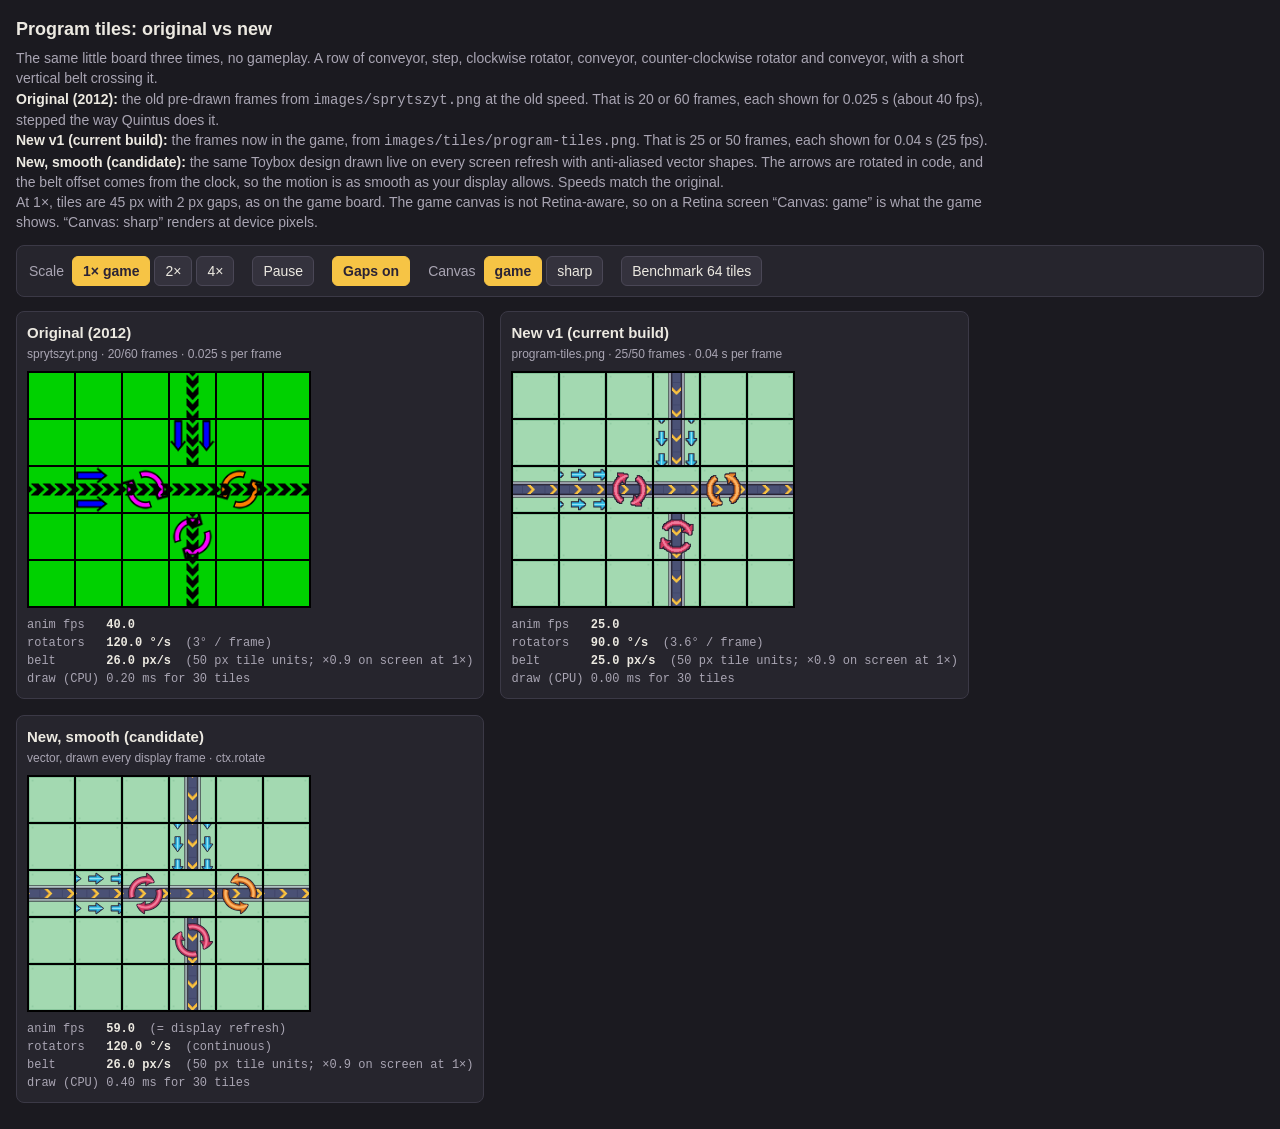
==== demo/tiles.html @ 01a82561 "Tile demo page: original vs new v1 vs smooth candidate, animated side by side (tg-vy4.11) Co-Authore" ====
<!doctype html>
<html lang="en">
<head>
<meta charset="utf-8">
<meta name="viewport" content="width=device-width, initial-scale=1">
<title>Program tiles demo</title>
<link rel="icon" href="data:,">
<style>
  :root {
    --bg: #1b1a20;
    --panel: #26252d;
    --text: #ece9e1;
    --muted: #a9a5b3;
    --accent: #f6c445;
    --line: #3b3946;
  }
  * { box-sizing: border-box; }
  body {
    margin: 0;
    padding: 16px;
    background: var(--bg);
    color: var(--text);
    font: 14px/1.45 -apple-system, BlinkMacSystemFont, "Segoe UI", Helvetica, Arial, sans-serif;
  }
  h1 { font-size: 18px; margin: 0 0 6px; }
  .note { max-width: 980px; color: var(--muted); margin: 0 0 12px; }
  .note b { color: var(--text); font-weight: 600; }
  .controls {
    display: flex; flex-wrap: wrap; gap: 8px 18px; align-items: center;
    padding: 10px 12px; margin-bottom: 14px;
    background: var(--panel); border: 1px solid var(--line); border-radius: 8px;
  }
  .group { display: flex; gap: 4px; align-items: center; }
  .group > span { color: var(--muted); margin-right: 4px; }
  button {
    font: inherit; color: var(--text); background: #34323d;
    border: 1px solid #4a4756; border-radius: 6px; padding: 4px 10px; cursor: pointer;
  }
  button:hover { background: #3e3b48; }
  button[aria-pressed="true"] { background: var(--accent); color: #2a2335; border-color: var(--accent); font-weight: 600; }
  .columns { display: flex; flex-wrap: wrap; gap: 16px; align-items: flex-start; }
  .col {
    background: var(--panel); border: 1px solid var(--line); border-radius: 8px;
    padding: 10px; max-width: 100%;
  }
  .col h2 { font-size: 15px; margin: 0 0 2px; }
  .col .sub { color: var(--muted); font-size: 12px; margin-bottom: 8px; }
  .canvas-wrap { overflow: auto; max-width: 100%; }
  canvas { display: block; background: #000; }
  .readout {
    margin-top: 8px; font: 12px/1.5 ui-monospace, SFMono-Regular, Menlo, monospace; color: var(--muted);
    white-space: pre;
  }
  .readout b { color: var(--text); font-weight: 600; }
  #bench-out { font: 12px/1.5 ui-monospace, SFMono-Regular, Menlo, monospace; color: var(--muted); white-space: pre-wrap; }
</style>
</head>
<body>
<h1>Program tiles: original vs new</h1>
<p class="note">
  The same little board three times, no gameplay. A row of conveyor, step, clockwise rotator, conveyor, counter-clockwise rotator and conveyor, with a short vertical belt crossing it.<br>
  <b>Original (2012):</b> the old pre-drawn frames from <code>images/sprytszyt.png</code> at the old speed. That is 20 or 60 frames, each shown for 0.025 s (about 40 fps), stepped the way Quintus does it.<br>
  <b>New v1 (current build):</b> the frames now in the game, from <code>images/tiles/program-tiles.png</code>. That is 25 or 50 frames, each shown for 0.04 s (25 fps).<br>
  <b>New, smooth (candidate):</b> the same Toybox design drawn live on every screen refresh with anti-aliased vector shapes. The arrows are rotated in code, and the belt offset comes from the clock, so the motion is as smooth as your display allows. Speeds match the original.<br>
  At 1×, tiles are 45 px with 2 px gaps, as on the game board. The game canvas is not Retina-aware, so on a Retina screen “Canvas: game” is what the game shows. “Canvas: sharp” renders at device pixels.
</p>

<div class="controls">
  <div class="group" id="scale-group"><span>Scale</span>
    <button data-scale="1" aria-pressed="true">1× game</button>
    <button data-scale="2">2×</button>
    <button data-scale="4">4×</button>
  </div>
  <div class="group"><button id="play">Pause</button></div>
  <div class="group"><button id="gaps" aria-pressed="true">Gaps on</button></div>
  <div class="group" id="res-group"><span>Canvas</span>
    <button data-res="game" aria-pressed="true">game</button>
    <button data-res="sharp">sharp</button>
  </div>
  <div class="group"><button id="bench">Benchmark 64 tiles</button></div>
</div>

<div class="columns">
  <div class="col">
    <h2>Original (2012)</h2>
    <div class="sub">sprytszyt.png · 20/60 frames · 0.025 s per frame</div>
    <div class="canvas-wrap"><canvas id="c-orig"></canvas></div>
    <div class="readout" id="r-orig">…</div>
  </div>
  <div class="col">
    <h2>New v1 (current build)</h2>
    <div class="sub">program-tiles.png · 25/50 frames · 0.04 s per frame</div>
    <div class="canvas-wrap"><canvas id="c-v1"></canvas></div>
    <div class="readout" id="r-v1">…</div>
  </div>
  <div class="col">
    <h2>New, smooth (candidate)</h2>
    <div class="sub">vector, drawn every display frame · ctx.rotate</div>
    <div class="canvas-wrap"><canvas id="c-smooth"></canvas></div>
    <div class="readout" id="r-smooth">…</div>
  </div>
</div>
<p id="bench-out"></p>

<script src="tiles.js"></script>
</body>
</html>
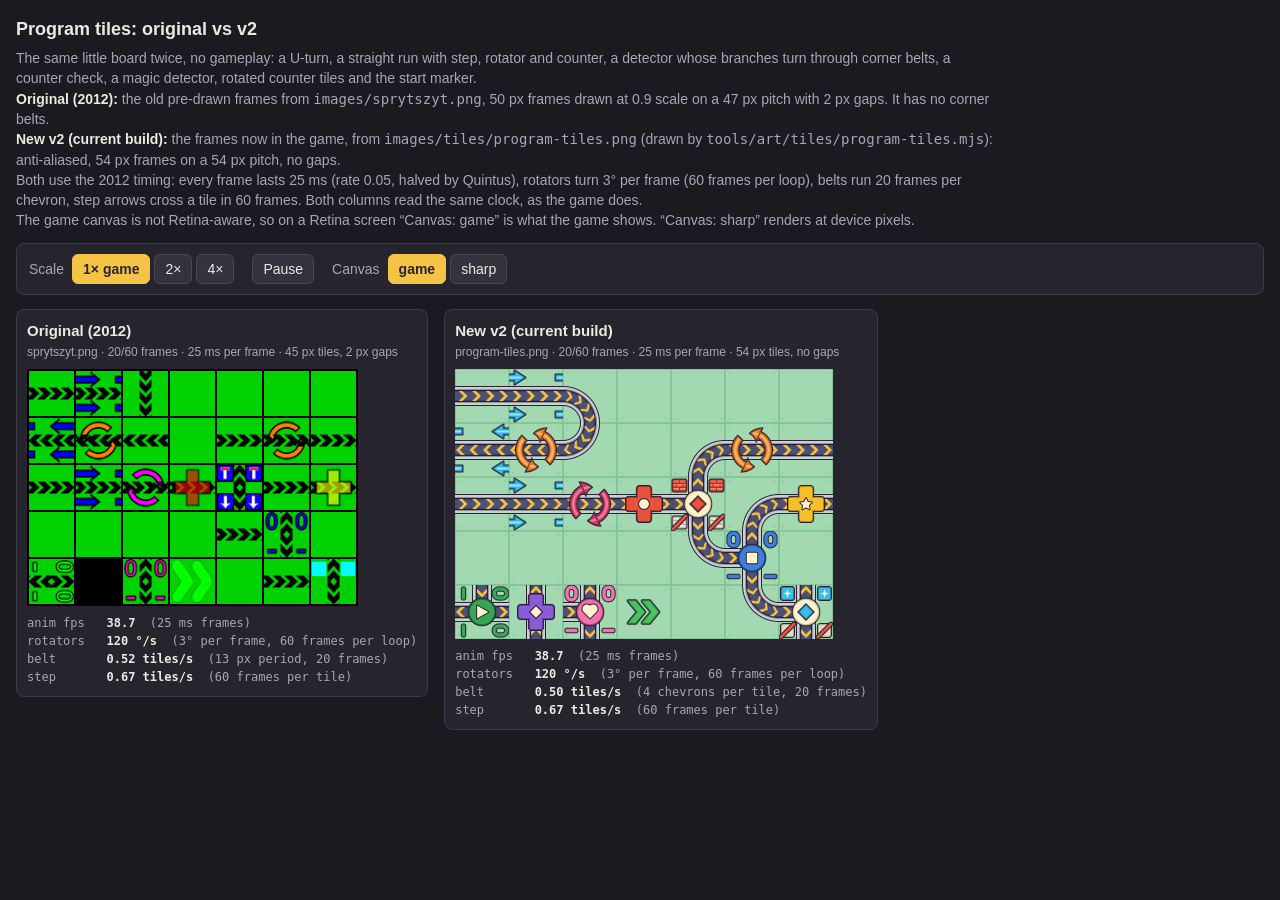
==== commit e092016d: "Program tiles v2: anti-aliased tiles at 2012 timings, counters, detectors, belt corners (tg-vy4.15) " ====
--- a/demo/tiles.html
+++ b/demo/tiles.html
@@ -52,17 +52,16 @@
     white-space: pre;
   }
   .readout b { color: var(--text); font-weight: 600; }
-  #bench-out { font: 12px/1.5 ui-monospace, SFMono-Regular, Menlo, monospace; color: var(--muted); white-space: pre-wrap; }
 </style>
 </head>
 <body>
-<h1>Program tiles: original vs new</h1>
+<h1>Program tiles: original vs v2</h1>
 <p class="note">
-  The same little board three times, no gameplay. A row of conveyor, step, clockwise rotator, conveyor, counter-clockwise rotator and conveyor, with a short vertical belt crossing it.<br>
-  <b>Original (2012):</b> the old pre-drawn frames from <code>images/sprytszyt.png</code> at the old speed. That is 20 or 60 frames, each shown for 0.025 s (about 40 fps), stepped the way Quintus does it.<br>
-  <b>New v1 (current build):</b> the frames now in the game, from <code>images/tiles/program-tiles.png</code>. That is 25 or 50 frames, each shown for 0.04 s (25 fps).<br>
-  <b>New, smooth (candidate):</b> the same Toybox design drawn live on every screen refresh with anti-aliased vector shapes. The arrows are rotated in code, and the belt offset comes from the clock, so the motion is as smooth as your display allows. Speeds match the original.<br>
-  At 1×, tiles are 45 px with 2 px gaps, as on the game board. The game canvas is not Retina-aware, so on a Retina screen “Canvas: game” is what the game shows. “Canvas: sharp” renders at device pixels.
+  The same little board twice, no gameplay: a U-turn, a straight run with step, rotator and counter, a detector whose branches turn through corner belts, a counter check, a magic detector, rotated counter tiles and the start marker.<br>
+  <b>Original (2012):</b> the old pre-drawn frames from <code>images/sprytszyt.png</code>, 50 px frames drawn at 0.9 scale on a 47 px pitch with 2 px gaps. It has no corner belts.<br>
+  <b>New v2 (current build):</b> the frames now in the game, from <code>images/tiles/program-tiles.png</code> (drawn by <code>tools/art/tiles/program-tiles.mjs</code>): anti-aliased, 54 px frames on a 54 px pitch, no gaps.<br>
+  Both use the 2012 timing: every frame lasts 25 ms (rate 0.05, halved by Quintus), rotators turn 3° per frame (60 frames per loop), belts run 20 frames per chevron, step arrows cross a tile in 60 frames. Both columns read the same clock, as the game does.<br>
+  The game canvas is not Retina-aware, so on a Retina screen “Canvas: game” is what the game shows. “Canvas: sharp” renders at device pixels.
 </p>
 
 <div class="controls">
@@ -72,35 +71,26 @@
     <button data-scale="4">4×</button>
   </div>
   <div class="group"><button id="play">Pause</button></div>
-  <div class="group"><button id="gaps" aria-pressed="true">Gaps on</button></div>
   <div class="group" id="res-group"><span>Canvas</span>
     <button data-res="game" aria-pressed="true">game</button>
     <button data-res="sharp">sharp</button>
   </div>
-  <div class="group"><button id="bench">Benchmark 64 tiles</button></div>
 </div>
 
 <div class="columns">
   <div class="col">
     <h2>Original (2012)</h2>
-    <div class="sub">sprytszyt.png · 20/60 frames · 0.025 s per frame</div>
+    <div class="sub">sprytszyt.png · 20/60 frames · 25 ms per frame · 45 px tiles, 2 px gaps</div>
     <div class="canvas-wrap"><canvas id="c-orig"></canvas></div>
     <div class="readout" id="r-orig">…</div>
   </div>
   <div class="col">
-    <h2>New v1 (current build)</h2>
-    <div class="sub">program-tiles.png · 25/50 frames · 0.04 s per frame</div>
-    <div class="canvas-wrap"><canvas id="c-v1"></canvas></div>
-    <div class="readout" id="r-v1">…</div>
-  </div>
-  <div class="col">
-    <h2>New, smooth (candidate)</h2>
-    <div class="sub">vector, drawn every display frame · ctx.rotate</div>
-    <div class="canvas-wrap"><canvas id="c-smooth"></canvas></div>
-    <div class="readout" id="r-smooth">…</div>
+    <h2>New v2 (current build)</h2>
+    <div class="sub">program-tiles.png · 20/60 frames · 25 ms per frame · 54 px tiles, no gaps</div>
+    <div class="canvas-wrap"><canvas id="c-v2"></canvas></div>
+    <div class="readout" id="r-v2">…</div>
   </div>
 </div>
-<p id="bench-out"></p>
 
 <script src="tiles.js"></script>
 </body>
